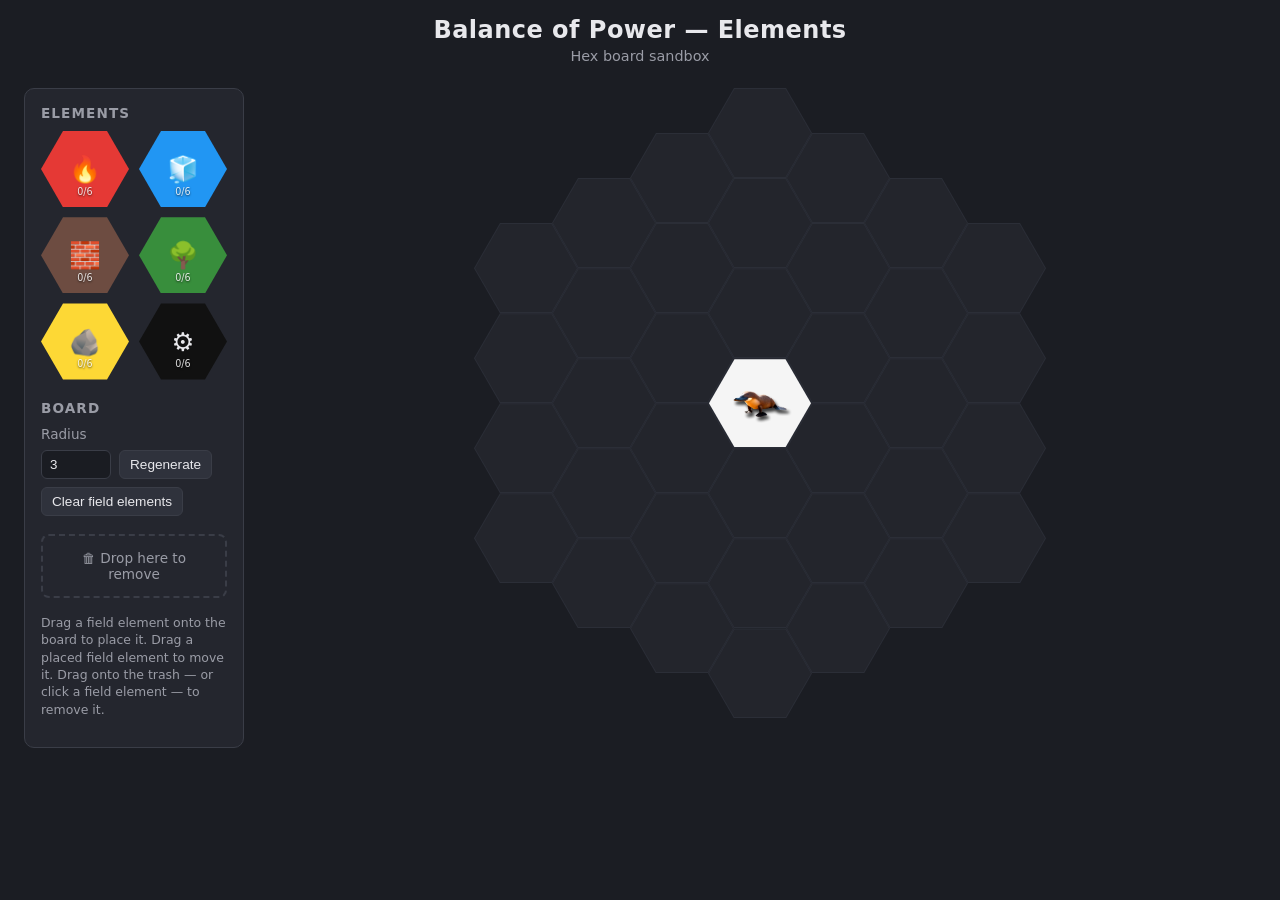
==== index.html @ 9459aae0 "Prevent field elements from being placed on the center hex" ====
<!DOCTYPE html>
<html lang="en">
<head>
<meta charset="UTF-8">
<meta name="viewport" content="width=device-width, initial-scale=1.0">
<title>Balance of Power - Elements | Sandbox</title>
<style>
:root {
  --bg: #1b1d23;
  --panel: #24262e;
  --border: #3a3d47;
  --text: #e8e8ec;
  --muted: #9a9ca6;
  --accent: #6ee7d4;

  --fire: #e53935;
  --ice: #2196f3;
  --earth: #6d4c41;
  --wood: #388e3c;
  --stone: #fdd835;
  --metal: #111111;
}

* { box-sizing: border-box; }

body {
  margin: 0;
  font-family: system-ui, -apple-system, "Segoe UI", sans-serif;
  background: var(--bg);
  color: var(--text);
}

header {
  padding: 16px 24px 8px;
  text-align: center;
}

header h1 {
  margin: 0;
  font-size: 1.5rem;
  letter-spacing: 0.02em;
}

.subtitle {
  margin: 4px 0 0;
  color: var(--muted);
  font-size: 0.9rem;
}

.app {
  display: flex;
  gap: 20px;
  padding: 16px 24px 32px;
  align-items: flex-start;
}

.palette {
  flex: 0 0 220px;
  background: var(--panel);
  border: 1px solid var(--border);
  border-radius: 10px;
  padding: 16px;
  position: sticky;
  top: 16px;
}

.palette h2 {
  font-size: 0.85rem;
  text-transform: uppercase;
  letter-spacing: 0.08em;
  color: var(--muted);
  margin: 0 0 10px;
}

.palette h2:not(:first-child) {
  margin-top: 20px;
}

.tokens {
  display: grid;
  grid-template-columns: 1fr 1fr;
  gap: 10px;
}

.token {
  position: relative;
  display: flex;
  align-items: center;
  justify-content: center;
  width: 100%;
  aspect-ratio: 2 / 1.7320508;
  clip-path: polygon(25% 0%, 75% 0%, 100% 50%, 75% 100%, 25% 100%, 0% 50%);
  cursor: grab;
  font-size: 1.6rem;
  user-select: none;
}

.token:active { cursor: grabbing; }

.token-count {
  position: absolute;
  bottom: 14%;
  left: 0;
  right: 0;
  text-align: center;
  font-size: 0.6rem;
  font-family: system-ui, sans-serif;
  color: rgba(255, 255, 255, 0.85);
  text-shadow: 0 1px 2px rgba(0, 0, 0, 0.6);
}

.token.token-full {
  opacity: 0.35;
  cursor: not-allowed;
  filter: grayscale(60%);
}

.token.fire { background: var(--fire); }
.token.ice { background: var(--ice); }
.token.earth { background: var(--earth); }
.token.wood { background: var(--wood); }
.token.stone { background: var(--stone); color: #2b2b2b; }
.token.metal { background: var(--metal); }

.controls {
  display: flex;
  flex-wrap: wrap;
  gap: 8px;
  align-items: center;
}

.controls label {
  font-size: 0.85rem;
  color: var(--muted);
  width: 100%;
}

.controls input[type="number"] {
  width: 70px;
  padding: 6px 8px;
  border-radius: 6px;
  border: 1px solid var(--border);
  background: #1a1c22;
  color: var(--text);
}

.controls button {
  padding: 6px 10px;
  border-radius: 6px;
  border: 1px solid var(--border);
  background: #2f323c;
  color: var(--text);
  cursor: pointer;
  font-size: 0.85rem;
}

.controls button:hover { background: #3a3d47; }

.trash {
  margin-top: 18px;
  padding: 14px;
  text-align: center;
  border: 2px dashed var(--border);
  border-radius: 8px;
  color: var(--muted);
  font-size: 0.85rem;
  transition: border-color 0.15s, color 0.15s;
}

.trash.drag-over {
  border-color: var(--fire);
  color: var(--fire);
}

.drag-tooltip {
  position: fixed;
  z-index: 1100;
  pointer-events: none;
  background: #3a1414;
  border: 1px solid #7a2e2e;
  color: #ffd7d7;
  font-size: 0.78rem;
  font-family: system-ui, -apple-system, "Segoe UI", sans-serif;
  padding: 5px 9px;
  border-radius: 6px;
  white-space: nowrap;
  box-shadow: 0 4px 10px rgba(0, 0, 0, 0.35);
  display: none;
}

.hint {
  margin-top: 16px;
  font-size: 0.78rem;
  color: var(--muted);
  line-height: 1.4;
}

.board-wrap {
  flex: 1;
  overflow: auto;
  display: flex;
  justify-content: center;
}

.board {
  position: relative;
}

.hex {
  position: absolute;
  display: flex;
  align-items: center;
  justify-content: center;
  background: #2b2e37;
  clip-path: polygon(25% 0%, 75% 0%, 100% 50%, 75% 100%, 25% 100%, 0% 50%);
  transition: background 0.1s;
}

.hex::after {
  content: "";
  position: absolute;
  inset: 1px;
  clip-path: polygon(25% 0%, 75% 0%, 100% 50%, 75% 100%, 25% 100%, 0% 50%);
  background: #23252c;
  z-index: 0;
}

.hex.drag-over::after {
  background: #33465e;
}

.hex.drag-invalid::after {
  background: #4a2323;
}

.hex.hex-center::after {
  background: #f5f5f5;
}

.hex.hex-center.drag-over::after {
  background: #d8ecff;
}

.hex .platypus-icon {
  position: relative;
  z-index: 1;
  width: 92%;
  height: auto;
  object-fit: contain;
  pointer-events: none;
}

.hex .token-in-hex {
  position: absolute;
  inset: 0;
  z-index: 1;
  clip-path: polygon(25% 0%, 75% 0%, 100% 50%, 75% 100%, 25% 100%, 0% 50%);
  display: flex;
  align-items: center;
  justify-content: center;
  font-size: 1.8rem;
  cursor: grab;
  user-select: none;
}

.hex .token-in-hex:active { cursor: grabbing; }

.hex .token-in-hex.fire { background: var(--fire); }
.hex .token-in-hex.ice { background: var(--ice); }
.hex .token-in-hex.earth { background: var(--earth); }
.hex .token-in-hex.wood { background: var(--wood); }
.hex .token-in-hex.stone { background: var(--stone); color: #2b2b2b; }
.hex .token-in-hex.metal { background: var(--metal); }
</style>
</head>
<body>
<header>
  <h1>Balance of Power — Elements</h1>
  <p class="subtitle">Hex board sandbox</p>
</header>

<div class="app">
  <aside class="palette">
    <h2>Elements</h2>
    <div class="tokens" id="tokenPalette"></div>

    <h2>Board</h2>
    <div class="controls">
      <label for="radiusInput">Radius</label>
      <input type="number" id="radiusInput" min="1" max="12" value="3">
      <button id="regenerateBtn">Regenerate</button>
      <button id="clearBtn">Clear field elements</button>
    </div>

    <div class="trash" id="trash">🗑 Drop here to remove</div>

    <p class="hint">Drag a field element onto the board to place it. Drag a placed field element to move it. Drag onto the trash — or click a field element — to remove it.</p>
  </aside>

  <main class="board-wrap">
    <div class="board" id="board"></div>
  </main>
</div>

<div class="drag-tooltip" id="dragTooltip"></div>

<script>
const ELEMENTS = [
  { key: "fire", label: "Fire", icon: "🔥" },
  { key: "ice", label: "Ice", icon: "🧊" },
  { key: "earth", label: "Earth", icon: "🧱" },
  { key: "wood", label: "Wood", icon: "🌳" },
  { key: "stone", label: "Stone", icon: "🪨" },
  { key: "metal", label: "Metal", icon: "⚙️" },
];

const HEX_SIZE = 52; // circumradius in px, flat-top hexes

// A photo of the wise platypus, watching over the center hex.
const PLATYPUS_IMG_SRC = "[data-uri]";
const PLATYPUS_HTML = `<img class="platypus-icon" src="${PLATYPUS_IMG_SRC}" alt="Wise platypus" />`;

const boardEl = document.getElementById("board");
const paletteEl = document.getElementById("tokenPalette");
const radiusInput = document.getElementById("radiusInput");
const regenerateBtn = document.getElementById("regenerateBtn");
const clearBtn = document.getElementById("clearBtn");
const trashEl = document.getElementById("trash");
const dragTooltipEl = document.getElementById("dragTooltip");

let boardRadius = parseInt(radiusInput.value, 10);
// state[q,r] -> elementKey
let state = new Map();

const MAX_PER_ELEMENT = 6;

function hexKey(q, r) {
  return `${q},${r}`;
}

function countOnBoard(elKey) {
  let n = 0;
  for (const v of state.values()) if (v === elKey) n++;
  return n;
}

// Axial hex distance from the center (0,0).
function hexDistance(q, r) {
  return (Math.abs(q) + Math.abs(r) + Math.abs(q + r)) / 2;
}

const NEIGHBOR_DIRS = [
  [1, 0], [1, -1], [0, -1], [-1, 0], [-1, 1], [0, 1],
];

function neighborCoords(q, r) {
  return NEIGHBOR_DIRS.map(([dq, dr]) => [q + dq, r + dr]);
}

// A hex may only receive a field element if it neighbors the center hex or
// an already-placed field element — the board grows outward from the center.
function hasPlacementSupport(q, r, excludeKey) {
  for (const [nq, nr] of neighborCoords(q, r)) {
    if (nq === 0 && nr === 0) return true;
    const nKey = hexKey(nq, nr);
    if (nKey === excludeKey) continue;
    if (state.has(nKey)) return true;
  }
  return false;
}

// Ring 1 (the 6 hexes touching the center) may hold at most one of each
// element, even if the matching hex isn't directly adjacent. Rings 2+ only
// forbid the same element from sitting on two neighboring hexes.
// Returns null when the placement is allowed, or a human-readable reason
// string when it's blocked.
function getPlacementBlockReason(q, r, elKey, excludeKey) {
  const el = ELEMENTS.find((e) => e.key === elKey);
  const label = el ? el.label : elKey;

  if (q === 0 && r === 0) {
    return "Field elements can't be placed on the center hex";
  }

  if (!hasPlacementSupport(q, r, excludeKey)) {
    return "Field elements must be placed next to the center hex or another field element";
  }

  if (hexDistance(q, r) === 1) {
    for (const [key, v] of state.entries()) {
      if (key === excludeKey) continue;
      const [kq, kr] = key.split(",").map(Number);
      if (hexDistance(kq, kr) === 1 && v === elKey) {
        return `Ring 1 already has a ${label} field element`;
      }
    }
  }

  for (const [nq, nr] of neighborCoords(q, r)) {
    const nKey = hexKey(nq, nr);
    if (nKey === excludeKey) continue;
    if (state.get(nKey) === elKey) {
      return `${label} can't neighbor another ${label} field element`;
    }
  }

  return null;
}

function canPlaceAt(q, r, elKey, excludeKey) {
  return getPlacementBlockReason(q, r, elKey, excludeKey) === null;
}

function updatePaletteAvailability() {
  ELEMENTS.forEach((el) => {
    const div = paletteEl.querySelector(`.token[data-key="${el.key}"]`);
    if (!div) return;
    const count = countOnBoard(el.key);
    const full = count >= MAX_PER_ELEMENT;
    div.classList.toggle("token-full", full);
    div.querySelector(".token-count").textContent = `${count}/${MAX_PER_ELEMENT}`;
  });
}

function buildPalette() {
  paletteEl.innerHTML = "";
  ELEMENTS.forEach((el) => {
    const div = document.createElement("div");
    div.className = `token ${el.key}`;
    div.dataset.key = el.key;
    div.title = el.label;
    div.textContent = el.icon;

    const count = document.createElement("span");
    count.className = "token-count";
    div.appendChild(count);

    div.addEventListener("pointerdown", (e) => {
      if (div.classList.contains("token-full")) return;
      startDrag(e, { source: "palette", elKey: el.key }, div);
    });
    paletteEl.appendChild(div);
  });
  updatePaletteAvailability();
}

function axialToPixel(q, r) {
  const x = HEX_SIZE * 1.5 * q;
  const y = HEX_SIZE * Math.sqrt(3) * (r + q / 2);
  return { x, y };
}

function buildBoard() {
  boardEl.innerHTML = "";
  state.clear();

  const coords = [];
  for (let q = -boardRadius; q <= boardRadius; q++) {
    const r1 = Math.max(-boardRadius, -q - boardRadius);
    const r2 = Math.min(boardRadius, -q + boardRadius);
    for (let r = r1; r <= r2; r++) {
      coords.push([q, r]);
    }
  }

  const points = coords.map(([q, r]) => axialToPixel(q, r));
  const minX = Math.min(...points.map((p) => p.x)) - HEX_SIZE;
  const minY = Math.min(...points.map((p) => p.y)) - HEX_SIZE * Math.sqrt(3) / 2;
  const maxX = Math.max(...points.map((p) => p.x)) + HEX_SIZE;
  const maxY = Math.max(...points.map((p) => p.y)) + HEX_SIZE * Math.sqrt(3) / 2;

  boardEl.style.width = `${maxX - minX}px`;
  boardEl.style.height = `${maxY - minY}px`;

  const hexW = HEX_SIZE * 2;
  const hexH = HEX_SIZE * Math.sqrt(3);

  coords.forEach(([q, r]) => {
    const { x, y } = axialToPixel(q, r);
    const hex = document.createElement("div");
    hex.className = q === 0 && r === 0 ? "hex hex-center" : "hex";
    hex.dataset.q = q;
    hex.dataset.r = r;
    hex.style.width = `${hexW}px`;
    hex.style.height = `${hexH}px`;
    hex.style.left = `${x - minX - hexW / 2}px`;
    hex.style.top = `${y - minY - hexH / 2}px`;

    if (q === 0 && r === 0) hex.insertAdjacentHTML("beforeend", PLATYPUS_HTML);

    boardEl.appendChild(hex);
  });
}

function placeToken(q, r, elKey) {
  state.set(hexKey(q, r), elKey);
  renderHex(q, r);
  updatePaletteAvailability();
}

function removeToken(q, r) {
  state.delete(hexKey(q, r));
  renderHex(q, r);
  updatePaletteAvailability();
}

function renderHex(q, r) {
  const hex = boardEl.querySelector(`.hex[data-q="${q}"][data-r="${r}"]`);
  if (!hex) return;
  const existing = hex.querySelector(".token-in-hex");
  if (existing) existing.remove();

  const elKey = state.get(hexKey(q, r));
  if (!elKey) return;

  const el = ELEMENTS.find((e) => e.key === elKey);
  const tokenEl = document.createElement("div");
  tokenEl.className = `token-in-hex ${elKey}`;
  tokenEl.textContent = el.icon;
  tokenEl.title = el.label;

  tokenEl.addEventListener("pointerdown", (e) =>
    startDrag(e, { source: "hex", elKey, fromQ: q, fromR: r }, tokenEl)
  );

  hex.appendChild(tokenEl);
}

// --- Pointer-based drag & drop (works with mouse, touch, and pen) ---

const CLICK_THRESHOLD = 6; // px of movement below which a pointerdown+up counts as a click, not a drag

function startDrag(e, payload, sourceEl) {
  if (e.button !== undefined && e.button !== 0) return;
  e.preventDefault();

  const startX = e.clientX;
  const startY = e.clientY;
  let moved = false;
  let ghost = null;

  function onMove(ev) {
    const dx = ev.clientX - startX;
    const dy = ev.clientY - startY;
    if (!moved && Math.hypot(dx, dy) > CLICK_THRESHOLD) {
      moved = true;
      ghost = sourceEl.cloneNode(true);
      ghost.classList.add("drag-ghost");
      ghost.style.position = "fixed";
      ghost.style.pointerEvents = "none";
      ghost.style.zIndex = "1000";
      ghost.style.opacity = "0.85";
      const rect = sourceEl.getBoundingClientRect();
      ghost.style.width = `${rect.width}px`;
      ghost.style.height = `${rect.height}px`;
      document.body.appendChild(ghost);
      sourceEl.style.visibility = "hidden";
      positionGhost(ev);
      document.querySelectorAll(".hex").forEach((h) => {
        if (!h.querySelector(".token-in-hex")) h.classList.add("droppable");
      });
    } else if (moved) {
      positionGhost(ev);
      updateHoverTargets(ev);
    }
  }

  function positionGhost(ev) {
    const rect = sourceEl.getBoundingClientRect();
    ghost.style.left = `${ev.clientX - rect.width / 2}px`;
    ghost.style.top = `${ev.clientY - rect.height / 2}px`;
  }

  function updateHoverTargets(ev) {
    ghost.style.display = "none";
    const target = document.elementFromPoint(ev.clientX, ev.clientY);
    ghost.style.display = "";
    document.querySelectorAll(".hex.drag-over, .hex.drag-invalid").forEach((h) =>
      h.classList.remove("drag-over", "drag-invalid")
    );
    trashEl.classList.remove("drag-over");
    dragTooltipEl.style.display = "none";
    if (!target) return;
    const hex = target.closest(".hex");
    if (hex && !hex.querySelector(".token-in-hex")) {
      const tq = Number(hex.dataset.q);
      const tr = Number(hex.dataset.r);
      const excludeKey = payload.source === "hex" ? hexKey(payload.fromQ, payload.fromR) : null;
      const reason = getPlacementBlockReason(tq, tr, payload.elKey, excludeKey);
      hex.classList.add(reason ? "drag-invalid" : "drag-over");
      if (reason) {
        dragTooltipEl.textContent = reason;
        dragTooltipEl.style.display = "block";
        dragTooltipEl.style.left = `${ev.clientX + 14}px`;
        dragTooltipEl.style.top = `${ev.clientY + 18}px`;
      }
    }
    if (target.closest("#trash")) trashEl.classList.add("drag-over");
  }

  function endDrag(ev) {
    document.removeEventListener("pointermove", onMove);
    document.removeEventListener("pointerup", onUp);

    document.querySelectorAll(".hex.droppable").forEach((h) => h.classList.remove("droppable"));
    document.querySelectorAll(".hex.drag-over, .hex.drag-invalid").forEach((h) =>
      h.classList.remove("drag-over", "drag-invalid")
    );
    trashEl.classList.remove("drag-over");
    dragTooltipEl.style.display = "none";

    if (ghost) ghost.remove();
    sourceEl.style.visibility = "";

    if (!moved) {
      if (payload.source === "hex") removeToken(payload.fromQ, payload.fromR);
      return;
    }

    ghost.style.display = "none";
    const target = document.elementFromPoint(ev.clientX, ev.clientY);
    if (!target) return;

    if (target.closest("#trash")) {
      if (payload.source === "hex") removeToken(payload.fromQ, payload.fromR);
      return;
    }

    const hexTarget = target.closest(".hex");
    if (!hexTarget) return;
    const tq = Number(hexTarget.dataset.q);
    const tr = Number(hexTarget.dataset.r);
    if (state.has(hexKey(tq, tr))) return; // occupied

    if (payload.source === "palette") {
      if (countOnBoard(payload.elKey) >= MAX_PER_ELEMENT) return;
      if (!canPlaceAt(tq, tr, payload.elKey, null)) return;
      placeToken(tq, tr, payload.elKey);
    } else {
      const fromKey = hexKey(payload.fromQ, payload.fromR);
      if (!canPlaceAt(tq, tr, payload.elKey, fromKey)) return;
      removeToken(payload.fromQ, payload.fromR);
      placeToken(tq, tr, payload.elKey);
    }
  }

  function onUp(ev) {
    endDrag(ev);
  }

  document.addEventListener("pointermove", onMove);
  document.addEventListener("pointerup", onUp);
}

regenerateBtn.addEventListener("click", () => {
  const val = parseInt(radiusInput.value, 10);
  boardRadius = Number.isFinite(val) && val > 0 ? val : 6;
  radiusInput.value = boardRadius;
  buildBoard();
});

clearBtn.addEventListener("click", () => {
  const keys = Array.from(state.keys());
  keys.forEach((key) => {
    const [q, r] = key.split(",").map(Number);
    removeToken(q, r);
  });
});

buildPalette();
buildBoard();
</script>
</body>
</html>
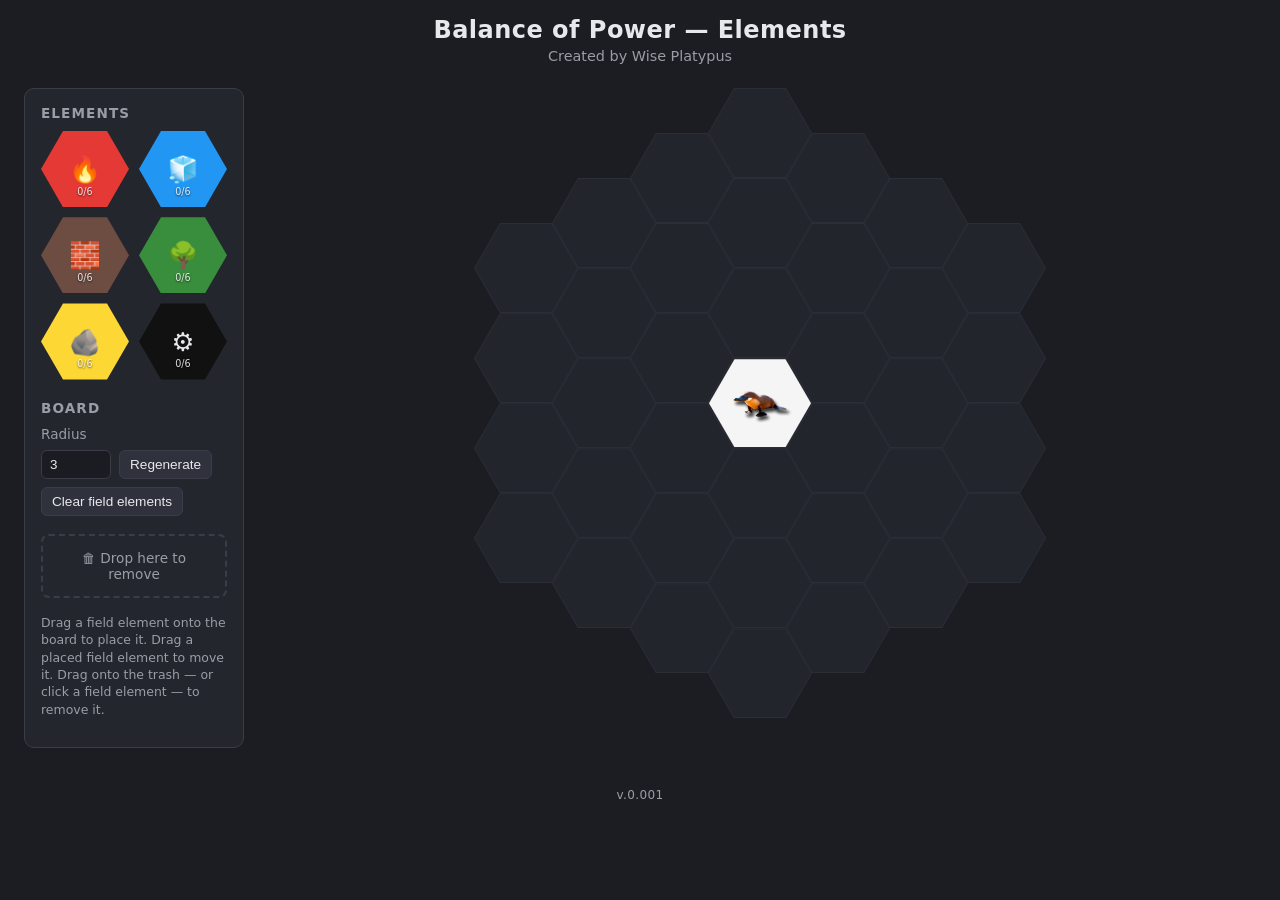
==== commit 62d428b4: "Update subtitle to 'Created by Wise Platypus' and add manual version footer (v.0.001)" ====
--- a/index.html
+++ b/index.html
@@ -47,6 +47,14 @@
   font-size: 0.9rem;
 }
 
+.version {
+  text-align: center;
+  padding: 8px 0 20px;
+  color: var(--muted);
+  font-size: 0.75rem;
+  letter-spacing: 0.03em;
+}
+
 .app {
   display: flex;
   gap: 20px;
@@ -276,7 +284,7 @@
 <body>
 <header>
   <h1>Balance of Power — Elements</h1>
-  <p class="subtitle">Hex board sandbox</p>
+  <p class="subtitle">Created by Wise Platypus</p>
 </header>
 
 <div class="app">
@@ -303,6 +311,8 @@
 </div>
 
 <div class="drag-tooltip" id="dragTooltip"></div>
+
+<footer class="version">v.0.001</footer>
 
 <script>
 const ELEMENTS = [
@@ -357,16 +367,24 @@
   return NEIGHBOR_DIRS.map(([dq, dr]) => [q + dq, r + dr]);
 }
 
-// A hex may only receive a field element if it neighbors the center hex or
-// an already-placed field element — the board grows outward from the center.
-function hasPlacementSupport(q, r, excludeKey) {
+// The 6 hexes directly touching the center.
+const RING1_COORDS = neighborCoords(0, 0);
+
+function isRing1Full(excludeKey) {
+  return RING1_COORDS.every(([q, r]) => {
+    const key = hexKey(q, r);
+    return key !== excludeKey && state.has(key);
+  });
+}
+
+function neighborSupportCount(q, r, excludeKey) {
+  let n = 0;
   for (const [nq, nr] of neighborCoords(q, r)) {
-    if (nq === 0 && nr === 0) return true;
     const nKey = hexKey(nq, nr);
     if (nKey === excludeKey) continue;
-    if (state.has(nKey)) return true;
-  }
-  return false;
+    if (state.has(nKey)) n++;
+  }
+  return n;
 }
 
 // Ring 1 (the 6 hexes touching the center) may hold at most one of each
@@ -377,16 +395,22 @@
 function getPlacementBlockReason(q, r, elKey, excludeKey) {
   const el = ELEMENTS.find((e) => e.key === elKey);
   const label = el ? el.label : elKey;
+  const dist = hexDistance(q, r);
 
   if (q === 0 && r === 0) {
     return "Field elements can't be placed on the center hex";
   }
 
-  if (!hasPlacementSupport(q, r, excludeKey)) {
-    return "Field elements must be placed next to the center hex or another field element";
-  }
-
-  if (hexDistance(q, r) === 1) {
+  if (dist > 1) {
+    if (!isRing1Full(excludeKey)) {
+      return "Ring 1 must be completely filled (one of each element) before placing further out";
+    }
+    if (neighborSupportCount(q, r, excludeKey) < 2) {
+      return "Field elements beyond ring 1 must neighbor at least 2 other field elements";
+    }
+  }
+
+  if (dist === 1) {
     for (const [key, v] of state.entries()) {
       if (key === excludeKey) continue;
       const [kq, kr] = key.split(",").map(Number);
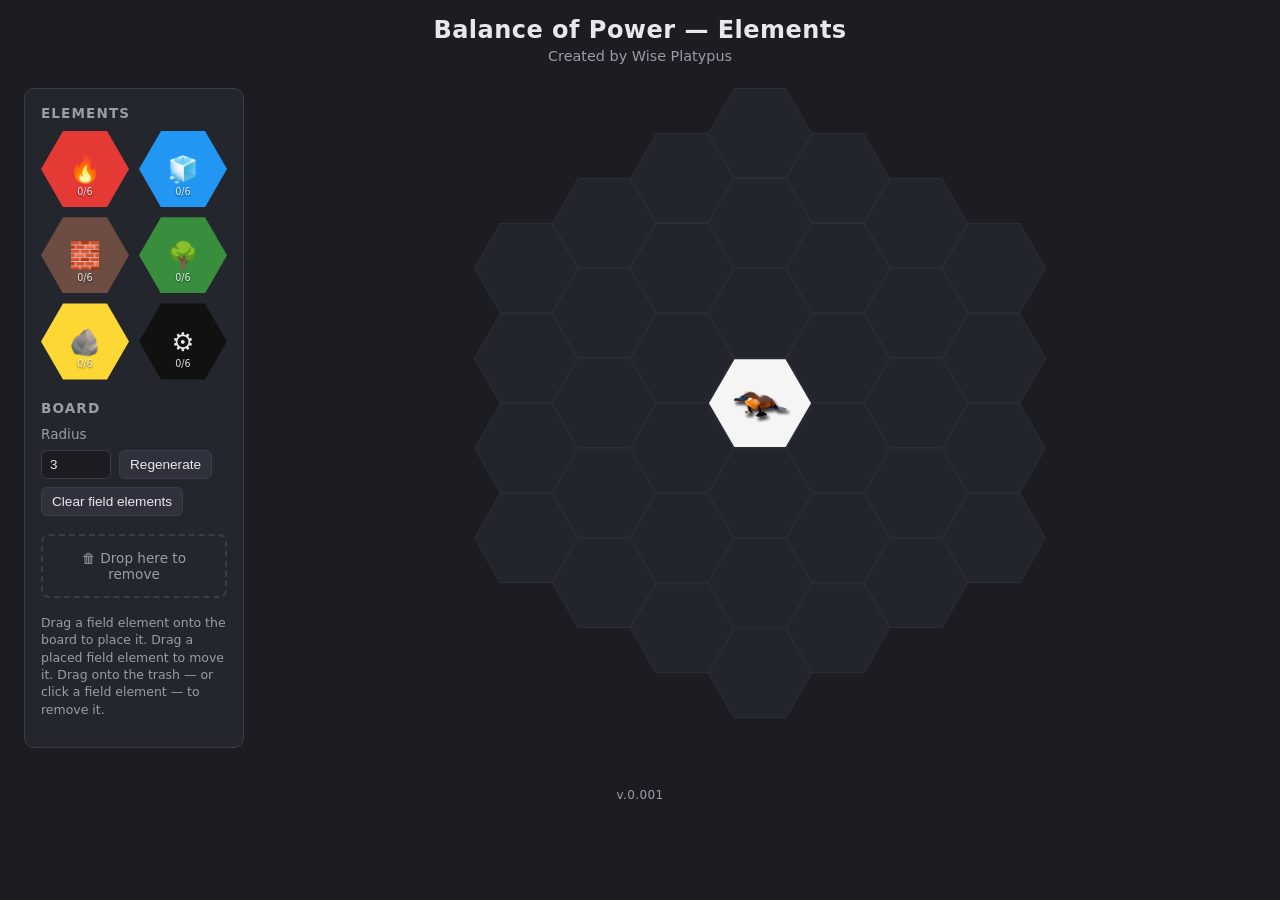
==== commit c3ff0629: "Split single-file app into index.html, css/style.css, js/board.js, and images/platypus.png" ====
--- a/index.html
+++ b/index.html
@@ -4,282 +4,7 @@
 <meta charset="UTF-8">
 <meta name="viewport" content="width=device-width, initial-scale=1.0">
 <title>Balance of Power - Elements | Sandbox</title>
-<style>
-:root {
-  --bg: #1b1d23;
-  --panel: #24262e;
-  --border: #3a3d47;
-  --text: #e8e8ec;
-  --muted: #9a9ca6;
-  --accent: #6ee7d4;
-
-  --fire: #e53935;
-  --ice: #2196f3;
-  --earth: #6d4c41;
-  --wood: #388e3c;
-  --stone: #fdd835;
-  --metal: #111111;
-}
-
-* { box-sizing: border-box; }
-
-body {
-  margin: 0;
-  font-family: system-ui, -apple-system, "Segoe UI", sans-serif;
-  background: var(--bg);
-  color: var(--text);
-}
-
-header {
-  padding: 16px 24px 8px;
-  text-align: center;
-}
-
-header h1 {
-  margin: 0;
-  font-size: 1.5rem;
-  letter-spacing: 0.02em;
-}
-
-.subtitle {
-  margin: 4px 0 0;
-  color: var(--muted);
-  font-size: 0.9rem;
-}
-
-.version {
-  text-align: center;
-  padding: 8px 0 20px;
-  color: var(--muted);
-  font-size: 0.75rem;
-  letter-spacing: 0.03em;
-}
-
-.app {
-  display: flex;
-  gap: 20px;
-  padding: 16px 24px 32px;
-  align-items: flex-start;
-}
-
-.palette {
-  flex: 0 0 220px;
-  background: var(--panel);
-  border: 1px solid var(--border);
-  border-radius: 10px;
-  padding: 16px;
-  position: sticky;
-  top: 16px;
-}
-
-.palette h2 {
-  font-size: 0.85rem;
-  text-transform: uppercase;
-  letter-spacing: 0.08em;
-  color: var(--muted);
-  margin: 0 0 10px;
-}
-
-.palette h2:not(:first-child) {
-  margin-top: 20px;
-}
-
-.tokens {
-  display: grid;
-  grid-template-columns: 1fr 1fr;
-  gap: 10px;
-}
-
-.token {
-  position: relative;
-  display: flex;
-  align-items: center;
-  justify-content: center;
-  width: 100%;
-  aspect-ratio: 2 / 1.7320508;
-  clip-path: polygon(25% 0%, 75% 0%, 100% 50%, 75% 100%, 25% 100%, 0% 50%);
-  cursor: grab;
-  font-size: 1.6rem;
-  user-select: none;
-}
-
-.token:active { cursor: grabbing; }
-
-.token-count {
-  position: absolute;
-  bottom: 14%;
-  left: 0;
-  right: 0;
-  text-align: center;
-  font-size: 0.6rem;
-  font-family: system-ui, sans-serif;
-  color: rgba(255, 255, 255, 0.85);
-  text-shadow: 0 1px 2px rgba(0, 0, 0, 0.6);
-}
-
-.token.token-full {
-  opacity: 0.35;
-  cursor: not-allowed;
-  filter: grayscale(60%);
-}
-
-.token.fire { background: var(--fire); }
-.token.ice { background: var(--ice); }
-.token.earth { background: var(--earth); }
-.token.wood { background: var(--wood); }
-.token.stone { background: var(--stone); color: #2b2b2b; }
-.token.metal { background: var(--metal); }
-
-.controls {
-  display: flex;
-  flex-wrap: wrap;
-  gap: 8px;
-  align-items: center;
-}
-
-.controls label {
-  font-size: 0.85rem;
-  color: var(--muted);
-  width: 100%;
-}
-
-.controls input[type="number"] {
-  width: 70px;
-  padding: 6px 8px;
-  border-radius: 6px;
-  border: 1px solid var(--border);
-  background: #1a1c22;
-  color: var(--text);
-}
-
-.controls button {
-  padding: 6px 10px;
-  border-radius: 6px;
-  border: 1px solid var(--border);
-  background: #2f323c;
-  color: var(--text);
-  cursor: pointer;
-  font-size: 0.85rem;
-}
-
-.controls button:hover { background: #3a3d47; }
-
-.trash {
-  margin-top: 18px;
-  padding: 14px;
-  text-align: center;
-  border: 2px dashed var(--border);
-  border-radius: 8px;
-  color: var(--muted);
-  font-size: 0.85rem;
-  transition: border-color 0.15s, color 0.15s;
-}
-
-.trash.drag-over {
-  border-color: var(--fire);
-  color: var(--fire);
-}
-
-.drag-tooltip {
-  position: fixed;
-  z-index: 1100;
-  pointer-events: none;
-  background: #3a1414;
-  border: 1px solid #7a2e2e;
-  color: #ffd7d7;
-  font-size: 0.78rem;
-  font-family: system-ui, -apple-system, "Segoe UI", sans-serif;
-  padding: 5px 9px;
-  border-radius: 6px;
-  white-space: nowrap;
-  box-shadow: 0 4px 10px rgba(0, 0, 0, 0.35);
-  display: none;
-}
-
-.hint {
-  margin-top: 16px;
-  font-size: 0.78rem;
-  color: var(--muted);
-  line-height: 1.4;
-}
-
-.board-wrap {
-  flex: 1;
-  overflow: auto;
-  display: flex;
-  justify-content: center;
-}
-
-.board {
-  position: relative;
-}
-
-.hex {
-  position: absolute;
-  display: flex;
-  align-items: center;
-  justify-content: center;
-  background: #2b2e37;
-  clip-path: polygon(25% 0%, 75% 0%, 100% 50%, 75% 100%, 25% 100%, 0% 50%);
-  transition: background 0.1s;
-}
-
-.hex::after {
-  content: "";
-  position: absolute;
-  inset: 1px;
-  clip-path: polygon(25% 0%, 75% 0%, 100% 50%, 75% 100%, 25% 100%, 0% 50%);
-  background: #23252c;
-  z-index: 0;
-}
-
-.hex.drag-over::after {
-  background: #33465e;
-}
-
-.hex.drag-invalid::after {
-  background: #4a2323;
-}
-
-.hex.hex-center::after {
-  background: #f5f5f5;
-}
-
-.hex.hex-center.drag-over::after {
-  background: #d8ecff;
-}
-
-.hex .platypus-icon {
-  position: relative;
-  z-index: 1;
-  width: 92%;
-  height: auto;
-  object-fit: contain;
-  pointer-events: none;
-}
-
-.hex .token-in-hex {
-  position: absolute;
-  inset: 0;
-  z-index: 1;
-  clip-path: polygon(25% 0%, 75% 0%, 100% 50%, 75% 100%, 25% 100%, 0% 50%);
-  display: flex;
-  align-items: center;
-  justify-content: center;
-  font-size: 1.8rem;
-  cursor: grab;
-  user-select: none;
-}
-
-.hex .token-in-hex:active { cursor: grabbing; }
-
-.hex .token-in-hex.fire { background: var(--fire); }
-.hex .token-in-hex.ice { background: var(--ice); }
-.hex .token-in-hex.earth { background: var(--earth); }
-.hex .token-in-hex.wood { background: var(--wood); }
-.hex .token-in-hex.stone { background: var(--stone); color: #2b2b2b; }
-.hex .token-in-hex.metal { background: var(--metal); }
-</style>
+<link rel="stylesheet" href="css/style.css">
 </head>
 <body>
 <header>
@@ -314,385 +39,6 @@
 
 <footer class="version">v.0.001</footer>
 
-<script>
-const ELEMENTS = [
-  { key: "fire", label: "Fire", icon: "🔥" },
-  { key: "ice", label: "Ice", icon: "🧊" },
-  { key: "earth", label: "Earth", icon: "🧱" },
-  { key: "wood", label: "Wood", icon: "🌳" },
-  { key: "stone", label: "Stone", icon: "🪨" },
-  { key: "metal", label: "Metal", icon: "⚙️" },
-];
-
-const HEX_SIZE = 52; // circumradius in px, flat-top hexes
-
-// A photo of the wise platypus, watching over the center hex.
-const PLATYPUS_IMG_SRC = "[data-uri]";
-const PLATYPUS_HTML = `<img class="platypus-icon" src="${PLATYPUS_IMG_SRC}" alt="Wise platypus" />`;
-
-const boardEl = document.getElementById("board");
-const paletteEl = document.getElementById("tokenPalette");
-const radiusInput = document.getElementById("radiusInput");
-const regenerateBtn = document.getElementById("regenerateBtn");
-const clearBtn = document.getElementById("clearBtn");
-const trashEl = document.getElementById("trash");
-const dragTooltipEl = document.getElementById("dragTooltip");
-
-let boardRadius = parseInt(radiusInput.value, 10);
-// state[q,r] -> elementKey
-let state = new Map();
-
-const MAX_PER_ELEMENT = 6;
-
-function hexKey(q, r) {
-  return `${q},${r}`;
-}
-
-function countOnBoard(elKey) {
-  let n = 0;
-  for (const v of state.values()) if (v === elKey) n++;
-  return n;
-}
-
-// Axial hex distance from the center (0,0).
-function hexDistance(q, r) {
-  return (Math.abs(q) + Math.abs(r) + Math.abs(q + r)) / 2;
-}
-
-const NEIGHBOR_DIRS = [
-  [1, 0], [1, -1], [0, -1], [-1, 0], [-1, 1], [0, 1],
-];
-
-function neighborCoords(q, r) {
-  return NEIGHBOR_DIRS.map(([dq, dr]) => [q + dq, r + dr]);
-}
-
-// The 6 hexes directly touching the center.
-const RING1_COORDS = neighborCoords(0, 0);
-
-function isRing1Full(excludeKey) {
-  return RING1_COORDS.every(([q, r]) => {
-    const key = hexKey(q, r);
-    return key !== excludeKey && state.has(key);
-  });
-}
-
-function neighborSupportCount(q, r, excludeKey) {
-  let n = 0;
-  for (const [nq, nr] of neighborCoords(q, r)) {
-    const nKey = hexKey(nq, nr);
-    if (nKey === excludeKey) continue;
-    if (state.has(nKey)) n++;
-  }
-  return n;
-}
-
-// Ring 1 (the 6 hexes touching the center) may hold at most one of each
-// element, even if the matching hex isn't directly adjacent. Rings 2+ only
-// forbid the same element from sitting on two neighboring hexes.
-// Returns null when the placement is allowed, or a human-readable reason
-// string when it's blocked.
-function getPlacementBlockReason(q, r, elKey, excludeKey) {
-  const el = ELEMENTS.find((e) => e.key === elKey);
-  const label = el ? el.label : elKey;
-  const dist = hexDistance(q, r);
-
-  if (q === 0 && r === 0) {
-    return "Field elements can't be placed on the center hex";
-  }
-
-  if (dist > 1) {
-    if (!isRing1Full(excludeKey)) {
-      return "Ring 1 must be completely filled (one of each element) before placing further out";
-    }
-    if (neighborSupportCount(q, r, excludeKey) < 2) {
-      return "Field elements beyond ring 1 must neighbor at least 2 other field elements";
-    }
-  }
-
-  if (dist === 1) {
-    for (const [key, v] of state.entries()) {
-      if (key === excludeKey) continue;
-      const [kq, kr] = key.split(",").map(Number);
-      if (hexDistance(kq, kr) === 1 && v === elKey) {
-        return `Ring 1 already has a ${label} field element`;
-      }
-    }
-  }
-
-  for (const [nq, nr] of neighborCoords(q, r)) {
-    const nKey = hexKey(nq, nr);
-    if (nKey === excludeKey) continue;
-    if (state.get(nKey) === elKey) {
-      return `${label} can't neighbor another ${label} field element`;
-    }
-  }
-
-  return null;
-}
-
-function canPlaceAt(q, r, elKey, excludeKey) {
-  return getPlacementBlockReason(q, r, elKey, excludeKey) === null;
-}
-
-function updatePaletteAvailability() {
-  ELEMENTS.forEach((el) => {
-    const div = paletteEl.querySelector(`.token[data-key="${el.key}"]`);
-    if (!div) return;
-    const count = countOnBoard(el.key);
-    const full = count >= MAX_PER_ELEMENT;
-    div.classList.toggle("token-full", full);
-    div.querySelector(".token-count").textContent = `${count}/${MAX_PER_ELEMENT}`;
-  });
-}
-
-function buildPalette() {
-  paletteEl.innerHTML = "";
-  ELEMENTS.forEach((el) => {
-    const div = document.createElement("div");
-    div.className = `token ${el.key}`;
-    div.dataset.key = el.key;
-    div.title = el.label;
-    div.textContent = el.icon;
-
-    const count = document.createElement("span");
-    count.className = "token-count";
-    div.appendChild(count);
-
-    div.addEventListener("pointerdown", (e) => {
-      if (div.classList.contains("token-full")) return;
-      startDrag(e, { source: "palette", elKey: el.key }, div);
-    });
-    paletteEl.appendChild(div);
-  });
-  updatePaletteAvailability();
-}
-
-function axialToPixel(q, r) {
-  const x = HEX_SIZE * 1.5 * q;
-  const y = HEX_SIZE * Math.sqrt(3) * (r + q / 2);
-  return { x, y };
-}
-
-function buildBoard() {
-  boardEl.innerHTML = "";
-  state.clear();
-
-  const coords = [];
-  for (let q = -boardRadius; q <= boardRadius; q++) {
-    const r1 = Math.max(-boardRadius, -q - boardRadius);
-    const r2 = Math.min(boardRadius, -q + boardRadius);
-    for (let r = r1; r <= r2; r++) {
-      coords.push([q, r]);
-    }
-  }
-
-  const points = coords.map(([q, r]) => axialToPixel(q, r));
-  const minX = Math.min(...points.map((p) => p.x)) - HEX_SIZE;
-  const minY = Math.min(...points.map((p) => p.y)) - HEX_SIZE * Math.sqrt(3) / 2;
-  const maxX = Math.max(...points.map((p) => p.x)) + HEX_SIZE;
-  const maxY = Math.max(...points.map((p) => p.y)) + HEX_SIZE * Math.sqrt(3) / 2;
-
-  boardEl.style.width = `${maxX - minX}px`;
-  boardEl.style.height = `${maxY - minY}px`;
-
-  const hexW = HEX_SIZE * 2;
-  const hexH = HEX_SIZE * Math.sqrt(3);
-
-  coords.forEach(([q, r]) => {
-    const { x, y } = axialToPixel(q, r);
-    const hex = document.createElement("div");
-    hex.className = q === 0 && r === 0 ? "hex hex-center" : "hex";
-    hex.dataset.q = q;
-    hex.dataset.r = r;
-    hex.style.width = `${hexW}px`;
-    hex.style.height = `${hexH}px`;
-    hex.style.left = `${x - minX - hexW / 2}px`;
-    hex.style.top = `${y - minY - hexH / 2}px`;
-
-    if (q === 0 && r === 0) hex.insertAdjacentHTML("beforeend", PLATYPUS_HTML);
-
-    boardEl.appendChild(hex);
-  });
-}
-
-function placeToken(q, r, elKey) {
-  state.set(hexKey(q, r), elKey);
-  renderHex(q, r);
-  updatePaletteAvailability();
-}
-
-function removeToken(q, r) {
-  state.delete(hexKey(q, r));
-  renderHex(q, r);
-  updatePaletteAvailability();
-}
-
-function renderHex(q, r) {
-  const hex = boardEl.querySelector(`.hex[data-q="${q}"][data-r="${r}"]`);
-  if (!hex) return;
-  const existing = hex.querySelector(".token-in-hex");
-  if (existing) existing.remove();
-
-  const elKey = state.get(hexKey(q, r));
-  if (!elKey) return;
-
-  const el = ELEMENTS.find((e) => e.key === elKey);
-  const tokenEl = document.createElement("div");
-  tokenEl.className = `token-in-hex ${elKey}`;
-  tokenEl.textContent = el.icon;
-  tokenEl.title = el.label;
-
-  tokenEl.addEventListener("pointerdown", (e) =>
-    startDrag(e, { source: "hex", elKey, fromQ: q, fromR: r }, tokenEl)
-  );
-
-  hex.appendChild(tokenEl);
-}
-
-// --- Pointer-based drag & drop (works with mouse, touch, and pen) ---
-
-const CLICK_THRESHOLD = 6; // px of movement below which a pointerdo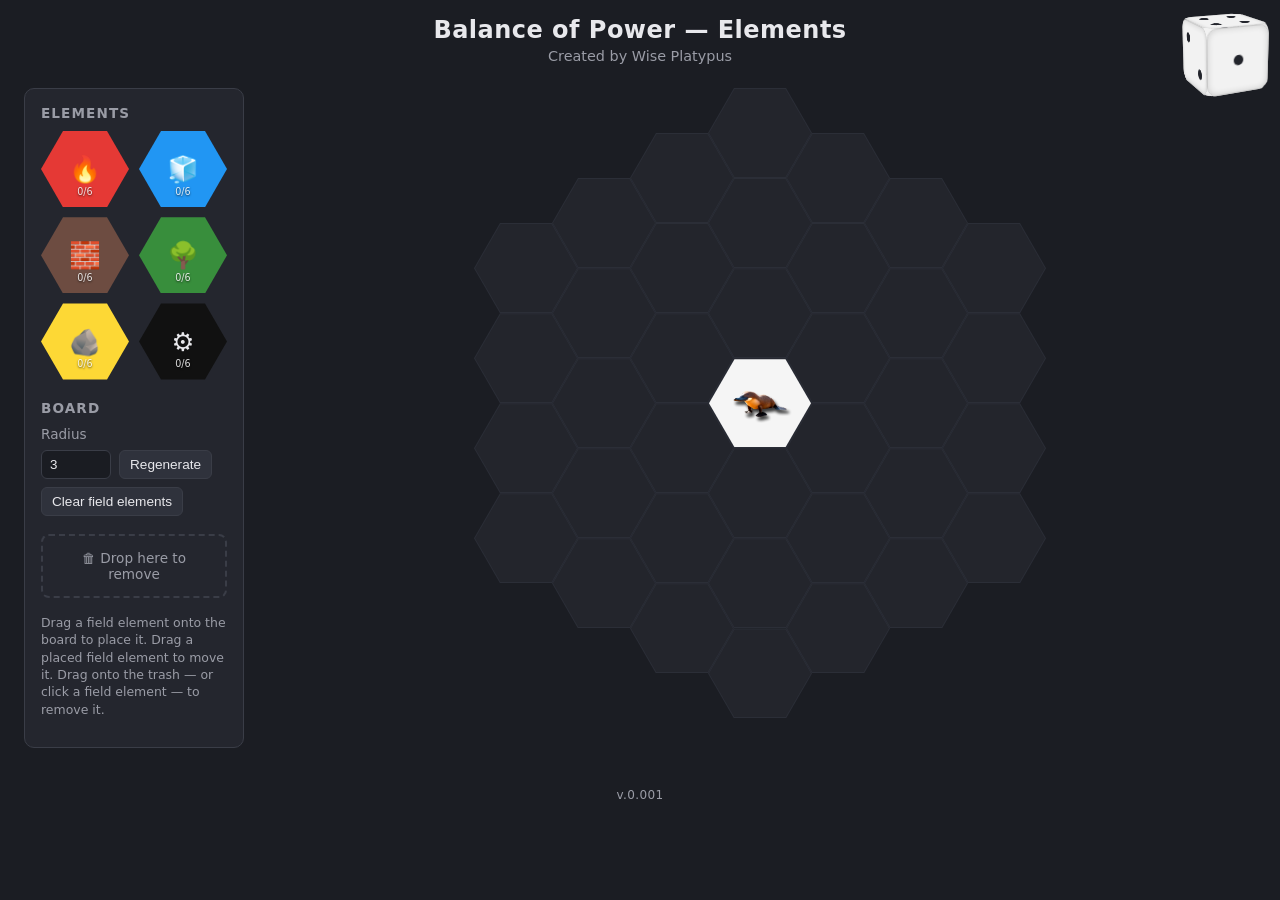
==== commit 066cf041: "Add clickable 3D dice (top-right) that rolls 1-6 and stores result in diceRoll" ====
--- a/index.html
+++ b/index.html
@@ -11,6 +11,19 @@
   <h1>Balance of Power — Elements</h1>
   <p class="subtitle">Created by Wise Platypus</p>
 </header>
+
+<div class="dice-container" id="diceContainer" title="Click to roll">
+  <div class="dice-scene">
+    <div class="dice" id="dice">
+      <div class="dice-face face-1"><span class="pip"></span></div>
+      <div class="dice-face face-2"><span class="pip"></span><span class="pip"></span></div>
+      <div class="dice-face face-3"><span class="pip"></span><span class="pip"></span><span class="pip"></span></div>
+      <div class="dice-face face-4"><span class="pip"></span><span class="pip"></span><span class="pip"></span><span class="pip"></span></div>
+      <div class="dice-face face-5"><span class="pip"></span><span class="pip"></span><span class="pip"></span><span class="pip"></span><span class="pip"></span></div>
+      <div class="dice-face face-6"><span class="pip"></span><span class="pip"></span><span class="pip"></span><span class="pip"></span><span class="pip"></span><span class="pip"></span></div>
+    </div>
+  </div>
+</div>
 
 <div class="app">
   <aside class="palette">
@@ -40,5 +53,6 @@
 <footer class="version">v.0.001</footer>
 
 <script src="js/board.js"></script>
+<script src="js/dice.js"></script>
 </body>
 </html>
--- a/css/style.css
+++ b/css/style.css
@@ -272,3 +272,88 @@
 .hex .token-in-hex.wood { background: var(--wood); }
 .hex .token-in-hex.stone { background: var(--stone); color: #2b2b2b; }
 .hex .token-in-hex.metal { background: var(--metal); }
+
+.dice-container {
+  position: fixed;
+  top: 20px;
+  right: 24px;
+  z-index: 500;
+}
+
+.dice-scene {
+  width: 64px;
+  height: 64px;
+  perspective: 400px;
+}
+
+.dice {
+  position: relative;
+  width: 100%;
+  height: 100%;
+  transform-style: preserve-3d;
+  cursor: pointer;
+  transition: transform 0.9s cubic-bezier(0.22, 1, 0.36, 1);
+  transform: rotateX(-15deg) rotateY(25deg);
+}
+
+.dice:active {
+  filter: brightness(0.95);
+}
+
+.dice-face {
+  position: absolute;
+  width: 64px;
+  height: 64px;
+  background: #f2f2f2;
+  border: 1px solid #c9c9c9;
+  border-radius: 10px;
+  box-shadow: inset 0 0 6px rgba(0, 0, 0, 0.15);
+  display: grid;
+  grid-template-columns: repeat(3, 1fr);
+  grid-template-rows: repeat(3, 1fr);
+  padding: 9px;
+  box-sizing: border-box;
+}
+
+.pip {
+  width: 10px;
+  height: 10px;
+  border-radius: 50%;
+  background: #23252c;
+  align-self: center;
+  justify-self: center;
+}
+
+.face-1 { transform: translateZ(32px); }
+.face-6 { transform: rotateY(180deg) translateZ(32px); }
+.face-2 { transform: rotateY(-90deg) translateZ(32px); }
+.face-5 { transform: rotateY(90deg) translateZ(32px); }
+.face-3 { transform: rotateX(-90deg) translateZ(32px); }
+.face-4 { transform: rotateX(90deg) translateZ(32px); }
+
+.face-1 .pip { grid-area: 2 / 2; }
+
+.face-2 .pip:nth-child(1) { grid-area: 1 / 1; }
+.face-2 .pip:nth-child(2) { grid-area: 3 / 3; }
+
+.face-3 .pip:nth-child(1) { grid-area: 1 / 1; }
+.face-3 .pip:nth-child(2) { grid-area: 2 / 2; }
+.face-3 .pip:nth-child(3) { grid-area: 3 / 3; }
+
+.face-4 .pip:nth-child(1) { grid-area: 1 / 1; }
+.face-4 .pip:nth-child(2) { grid-area: 1 / 3; }
+.face-4 .pip:nth-child(3) { grid-area: 3 / 1; }
+.face-4 .pip:nth-child(4) { grid-area: 3 / 3; }
+
+.face-5 .pip:nth-child(1) { grid-area: 1 / 1; }
+.face-5 .pip:nth-child(2) { grid-area: 1 / 3; }
+.face-5 .pip:nth-child(3) { grid-area: 2 / 2; }
+.face-5 .pip:nth-child(4) { grid-area: 3 / 1; }
+.face-5 .pip:nth-child(5) { grid-area: 3 / 3; }
+
+.face-6 .pip:nth-child(1) { grid-area: 1 / 1; }
+.face-6 .pip:nth-child(2) { grid-area: 1 / 3; }
+.face-6 .pip:nth-child(3) { grid-area: 2 / 1; }
+.face-6 .pip:nth-child(4) { grid-area: 2 / 3; }
+.face-6 .pip:nth-child(5) { grid-area: 3 / 1; }
+.face-6 .pip:nth-child(6) { grid-area: 3 / 3; }
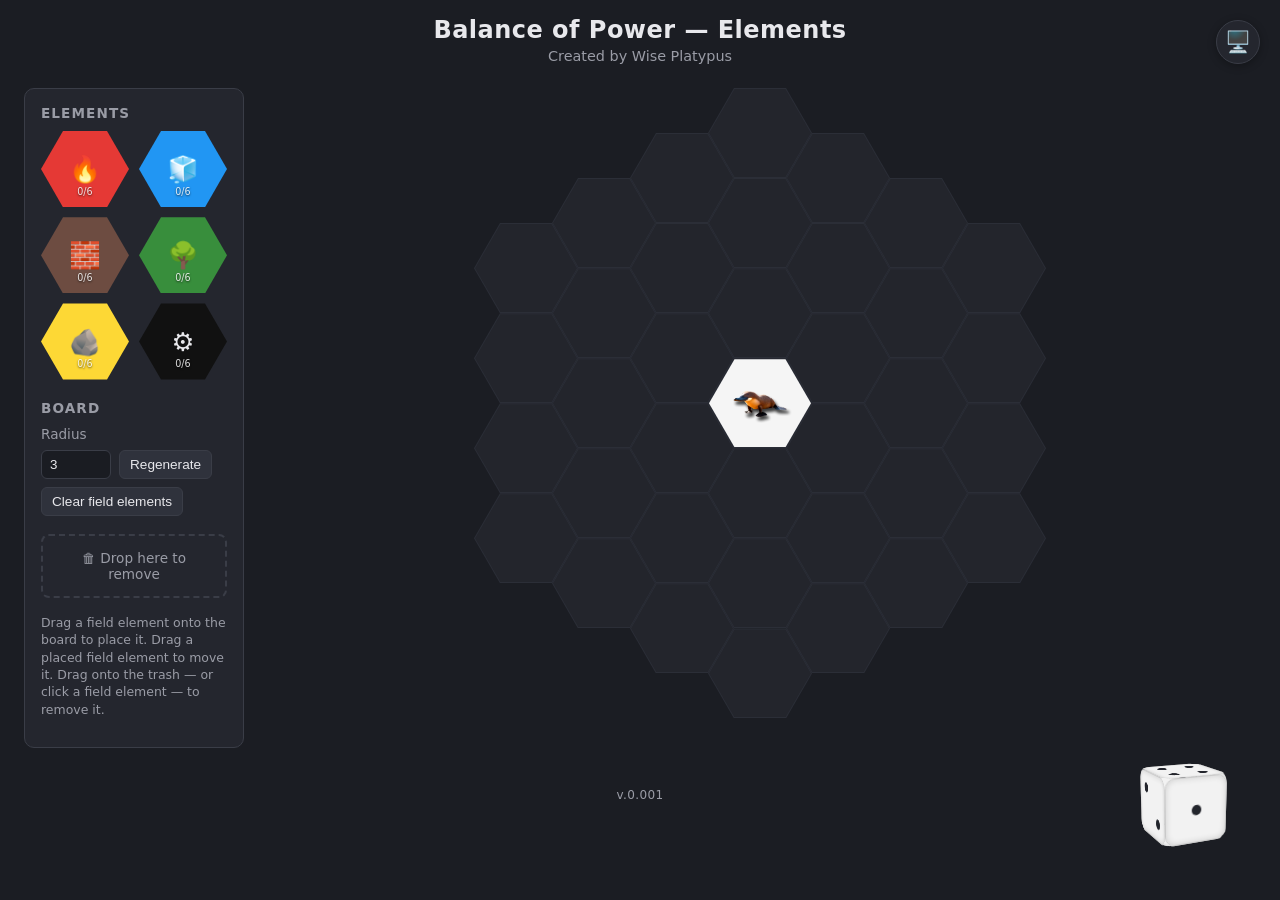
==== commit 53dcd662: "Add manual layout selector (desktop/mobile) with a top-right toggle icon" ====
--- a/index.html
+++ b/index.html
@@ -11,6 +11,8 @@
   <h1>Balance of Power — Elements</h1>
   <p class="subtitle">Created by Wise Platypus</p>
 </header>
+
+<button class="layout-toggle" id="layoutToggle" aria-label="Switch layout"></button>
 
 <div class="dice-container" id="diceContainer" title="Click to roll">
   <div class="dice-scene">
@@ -52,6 +54,7 @@
 
 <footer class="version">v.0.001</footer>
 
+<script src="js/layout.js"></script>
 <script src="js/board.js"></script>
 <script src="js/dice.js"></script>
 </body>
--- a/css/style.css
+++ b/css/style.css
@@ -94,6 +94,8 @@
   cursor: grab;
   font-size: 1.6rem;
   user-select: none;
+  touch-action: none;
+  -webkit-touch-callout: none;
 }
 
 .token:active { cursor: grabbing; }
@@ -184,7 +186,9 @@
   font-family: system-ui, -apple-system, "Segoe UI", sans-serif;
   padding: 5px 9px;
   border-radius: 6px;
-  white-space: nowrap;
+  white-space: normal;
+  max-width: min(260px, calc(100vw - 16px));
+  text-align: center;
   box-shadow: 0 4px 10px rgba(0, 0, 0, 0.35);
   display: none;
 }
@@ -262,6 +266,8 @@
   font-size: 1.8rem;
   cursor: grab;
   user-select: none;
+  touch-action: none;
+  -webkit-touch-callout: none;
 }
 
 .hex .token-in-hex:active { cursor: grabbing; }
@@ -275,15 +281,20 @@
 
 .dice-container {
   position: fixed;
-  top: 20px;
-  right: 24px;
+  bottom: 50px;
+  right: 50px;
   z-index: 500;
+  padding: 16px;
+  cursor: pointer;
+  touch-action: manipulation;
+  -webkit-touch-callout: none;
 }
 
 .dice-scene {
   width: 64px;
   height: 64px;
   perspective: 400px;
+  pointer-events: none;
 }
 
 .dice {
@@ -291,12 +302,11 @@
   width: 100%;
   height: 100%;
   transform-style: preserve-3d;
-  cursor: pointer;
   transition: transform 0.9s cubic-bezier(0.22, 1, 0.36, 1);
   transform: rotateX(-15deg) rotateY(25deg);
 }
 
-.dice:active {
+.dice-container:active .dice {
   filter: brightness(0.95);
 }
 
@@ -357,3 +367,102 @@
 .face-6 .pip:nth-child(4) { grid-area: 2 / 3; }
 .face-6 .pip:nth-child(5) { grid-area: 3 / 1; }
 .face-6 .pip:nth-child(6) { grid-area: 3 / 3; }
+
+/* ---- Layout selector (top right) ---- */
+.layout-toggle {
+  position: fixed;
+  top: 20px;
+  right: 20px;
+  z-index: 600;
+  width: 44px;
+  height: 44px;
+  border-radius: 50%;
+  background: var(--panel);
+  border: 1px solid var(--border);
+  color: var(--text);
+  font-size: 1.3rem;
+  display: flex;
+  align-items: center;
+  justify-content: center;
+  cursor: pointer;
+  touch-action: manipulation;
+  box-shadow: 0 2px 8px rgba(0, 0, 0, 0.3);
+}
+
+.layout-toggle:active {
+  filter: brightness(0.9);
+}
+
+/* ---- Mobile layout (forced via .layout-mobile, regardless of viewport) ---- */
+body.layout-mobile header {
+  padding: 12px 16px 6px;
+}
+
+body.layout-mobile header h1 {
+  font-size: 1.15rem;
+}
+
+body.layout-mobile .subtitle {
+  font-size: 0.8rem;
+}
+
+body.layout-mobile .app {
+  flex-direction: column;
+  padding: 12px 12px 24px;
+  gap: 14px;
+}
+
+body.layout-mobile .palette {
+  flex: none;
+  width: 100%;
+  position: static;
+  padding: 12px;
+}
+
+body.layout-mobile .tokens {
+  grid-template-columns: repeat(3, 1fr);
+}
+
+body.layout-mobile .board-wrap {
+  width: 100%;
+  justify-content: flex-start;
+  -webkit-overflow-scrolling: touch;
+}
+
+body.layout-mobile .dice-container {
+  top: auto;
+  bottom: 16px;
+  right: 16px;
+  padding: 10px;
+}
+
+body.layout-mobile .dice-scene {
+  width: 48px;
+  height: 48px;
+}
+
+body.layout-mobile .dice-face {
+  width: 48px;
+  height: 48px;
+  padding: 7px;
+}
+
+body.layout-mobile .pip {
+  width: 7px;
+  height: 7px;
+}
+
+body.layout-mobile .face-1 { transform: translateZ(24px); }
+body.layout-mobile .face-6 { transform: rotateY(180deg) translateZ(24px); }
+body.layout-mobile .face-2 { transform: rotateY(-90deg) translateZ(24px); }
+body.layout-mobile .face-5 { transform: rotateY(90deg) translateZ(24px); }
+body.layout-mobile .face-3 { transform: rotateX(-90deg) translateZ(24px); }
+body.layout-mobile .face-4 { transform: rotateX(90deg) translateZ(24px); }
+
+body.layout-mobile .layout-toggle {
+  top: 12px;
+  right: 12px;
+  width: 38px;
+  height: 38px;
+  font-size: 1.1rem;
+}
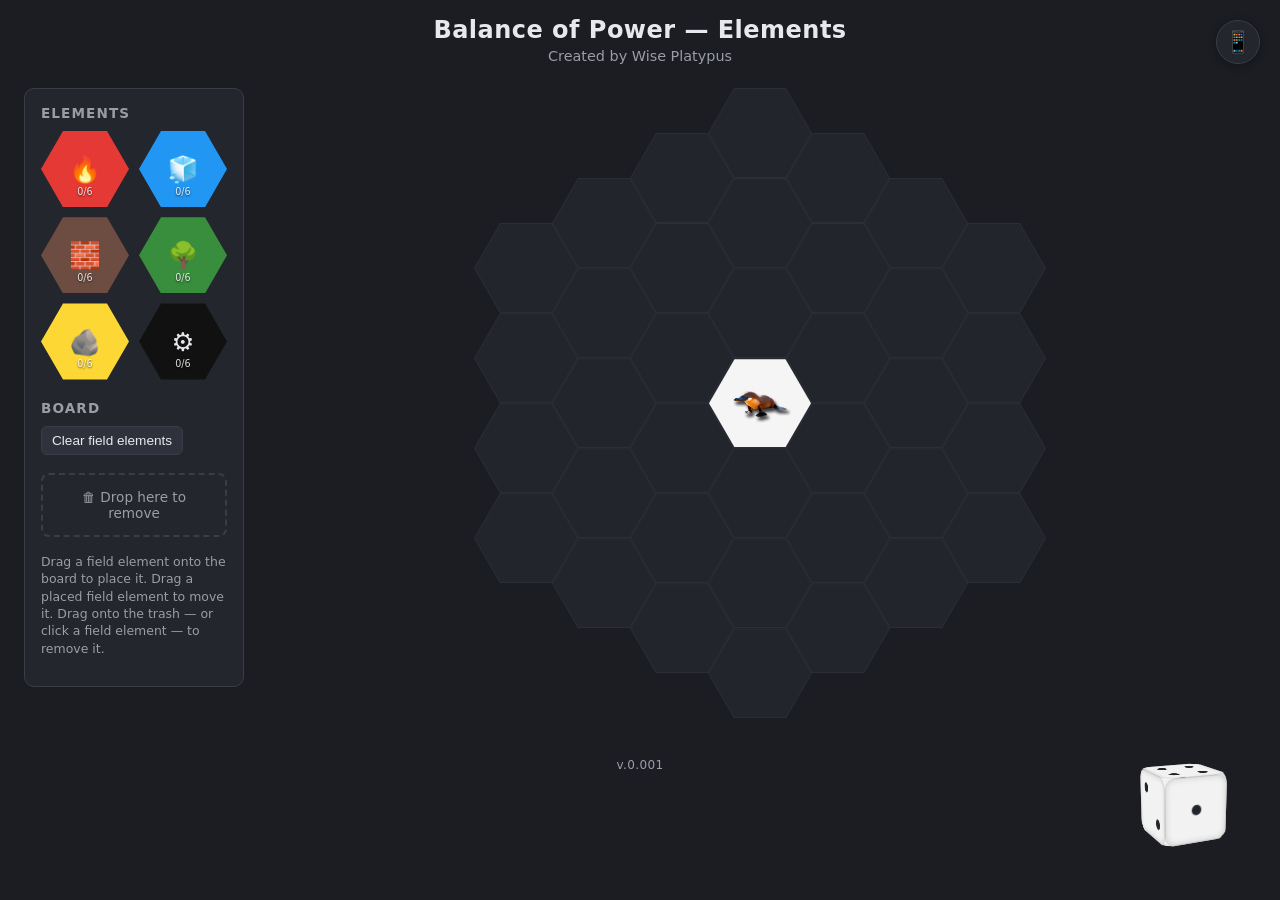
==== commit a5450121: "Remove Radius input and Regenerate button; board size is now fixed" ====
--- a/index.html
+++ b/index.html
@@ -34,9 +34,6 @@
 
     <h2>Board</h2>
     <div class="controls">
-      <label for="radiusInput">Radius</label>
-      <input type="number" id="radiusInput" min="1" max="12" value="3">
-      <button id="regenerateBtn">Regenerate</button>
       <button id="clearBtn">Clear field elements</button>
     </div>
 
--- a/css/style.css
+++ b/css/style.css
@@ -130,21 +130,6 @@
   flex-wrap: wrap;
   gap: 8px;
   align-items: center;
-}
-
-.controls label {
-  font-size: 0.85rem;
-  color: var(--muted);
-  width: 100%;
-}
-
-.controls input[type="number"] {
-  width: 70px;
-  padding: 6px 8px;
-  border-radius: 6px;
-  border: 1px solid var(--border);
-  background: #1a1c22;
-  color: var(--text);
 }
 
 .controls button {
@@ -193,6 +178,15 @@
   display: none;
 }
 
+.drag-tooltip-banner {
+  top: 12px !important;
+  left: 50% !important;
+  transform: translateX(-50%);
+  max-width: calc(100vw - 32px);
+  font-size: 0.85rem;
+  padding: 8px 14px;
+}
+
 .hint {
   margin-top: 16px;
   font-size: 0.78rem;
@@ -408,6 +402,7 @@
 
 body.layout-mobile .app {
   flex-direction: column;
+  align-items: center;
   padding: 12px 12px 24px;
   gap: 14px;
 }
@@ -415,8 +410,13 @@
 body.layout-mobile .palette {
   flex: none;
   width: 100%;
+  max-width: 480px;
   position: static;
   padding: 12px;
+}
+
+body.layout-mobile .board-wrap {
+  max-width: 480px;
 }
 
 body.layout-mobile .tokens {
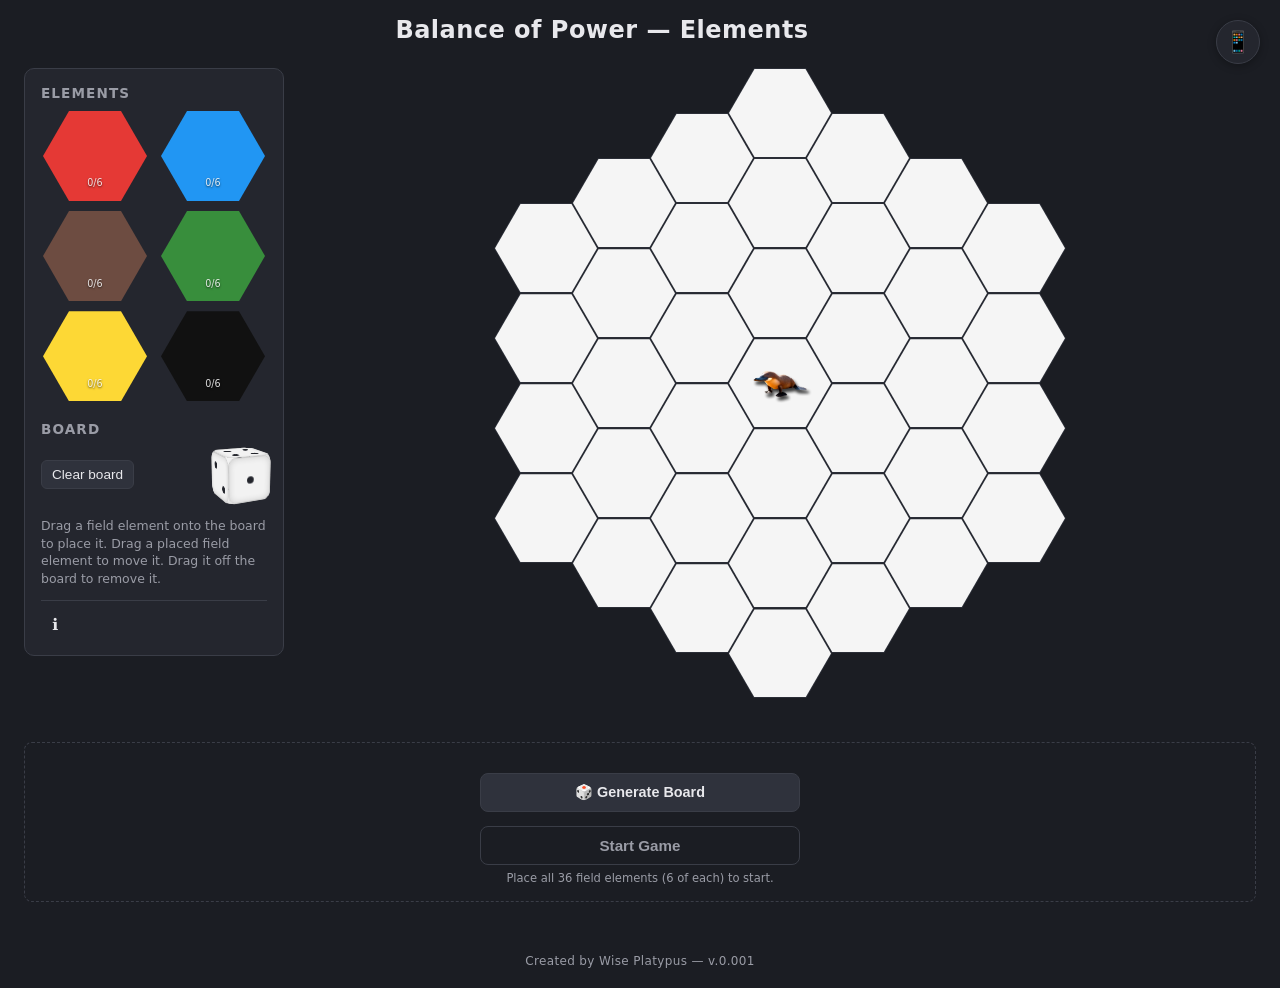
==== commit fa0a5559: "Add generate-board and start-game flow, banner containers, board-visual and layout polish - Remove R" ====
--- a/index.html
+++ b/index.html
@@ -9,23 +9,9 @@
 <body>
 <header>
   <h1>Balance of Power — Elements</h1>
-  <p class="subtitle">Created by Wise Platypus</p>
 </header>
 
 <button class="layout-toggle" id="layoutToggle" aria-label="Switch layout"></button>
-
-<div class="dice-container" id="diceContainer" title="Click to roll">
-  <div class="dice-scene">
-    <div class="dice" id="dice">
-      <div class="dice-face face-1"><span class="pip"></span></div>
-      <div class="dice-face face-2"><span class="pip"></span><span class="pip"></span></div>
-      <div class="dice-face face-3"><span class="pip"></span><span class="pip"></span><span class="pip"></span></div>
-      <div class="dice-face face-4"><span class="pip"></span><span class="pip"></span><span class="pip"></span><span class="pip"></span></div>
-      <div class="dice-face face-5"><span class="pip"></span><span class="pip"></span><span class="pip"></span><span class="pip"></span><span class="pip"></span></div>
-      <div class="dice-face face-6"><span class="pip"></span><span class="pip"></span><span class="pip"></span><span class="pip"></span><span class="pip"></span><span class="pip"></span></div>
-    </div>
-  </div>
-</div>
 
 <div class="app">
   <aside class="palette">
@@ -34,12 +20,35 @@
 
     <h2>Board</h2>
     <div class="controls">
-      <button id="clearBtn">Clear field elements</button>
+      <button id="clearBtn">Clear board</button>
+
+      <div class="dice-container" id="diceContainer" title="Click to roll">
+        <div class="dice-scene">
+          <div class="dice" id="dice">
+            <div class="dice-face face-1"><span class="pip"></span></div>
+            <div class="dice-face face-2"><span class="pip"></span><span class="pip"></span></div>
+            <div class="dice-face face-3"><span class="pip"></span><span class="pip"></span><span class="pip"></span></div>
+            <div class="dice-face face-4"><span class="pip"></span><span class="pip"></span><span class="pip"></span><span class="pip"></span></div>
+            <div class="dice-face face-5"><span class="pip"></span><span class="pip"></span><span class="pip"></span><span class="pip"></span><span class="pip"></span></div>
+            <div class="dice-face face-6"><span class="pip"></span><span class="pip"></span><span class="pip"></span><span class="pip"></span><span class="pip"></span><span class="pip"></span></div>
+          </div>
+        </div>
+      </div>
     </div>
 
-    <div class="trash" id="trash">🗑 Drop here to remove</div>
+    <p class="hint">Drag a field element onto the board to place it. Drag a placed field element to move it. Drag it off the board to remove it.</p>
 
-    <p class="hint">Drag a field element onto the board to place it. Drag a placed field element to move it. Drag onto the trash — or click a field element — to remove it.</p>
+    <details class="rules">
+      <summary aria-label="Rules" title="Rules">ℹ️</summary>
+      <ul>
+        <li>Each element can be placed up to 6 times on the board.</li>
+        <li>The center hex can't hold a field element.</li>
+        <li>Ring 1 (the 6 hexes touching the center) can hold at most one of each element.</li>
+        <li>No two neighboring hexes can hold the same element.</li>
+        <li>Ring 1 must be completely filled before you can place further out.</li>
+        <li>Beyond ring 1, a new field element must neighbor at least 2 existing field elements.</li>
+      </ul>
+    </details>
   </aside>
 
   <main class="board-wrap">
@@ -49,7 +58,25 @@
 
 <div class="drag-tooltip" id="dragTooltip"></div>
 
-<footer class="version">v.0.001</footer>
+<div class="modal-overlay" id="generateConfirmOverlay">
+  <div class="modal-box">
+    <p>Instead of simulating board setup - you are generating an automated board setup!</p>
+    <div class="modal-actions">
+      <button id="generateConfirmNo" class="modal-btn modal-btn-secondary">No</button>
+      <button id="generateConfirmYes" class="modal-btn modal-btn-primary">Yes</button>
+    </div>
+  </div>
+</div>
+
+<div id="d2" class="banner-container">
+  <div class="game-actions">
+    <button id="generateBoardBtn" class="generate-board">🎲 Generate Board</button>
+    <button id="startGameBtn" class="start-game" disabled>Start Game</button>
+    <p class="start-game-hint" id="startGameHint">Place all 36 field elements (6 of each) to start.</p>
+  </div>
+</div>
+
+<footer class="version">Created by Wise Platypus — v.0.001</footer>
 
 <script src="js/layout.js"></script>
 <script src="js/board.js"></script>
--- a/css/style.css
+++ b/css/style.css
@@ -24,7 +24,7 @@
 }
 
 header {
-  padding: 16px 24px 8px;
+  padding: 16px 100px 8px 24px;
   text-align: center;
 }
 
@@ -42,10 +42,35 @@
 
 .version {
   text-align: center;
-  padding: 8px 0 20px;
+  padding: 40px 0 20px;
   color: var(--muted);
   font-size: 0.75rem;
   letter-spacing: 0.03em;
+}
+
+.banner-container {
+  display: flex;
+  align-items: center;
+  justify-content: center;
+  min-height: 60px;
+  margin: 12px 24px;
+  padding: 16px;
+  border: 1px dashed var(--border);
+  border-radius: 8px;
+  color: var(--muted);
+  font-size: 0.75rem;
+}
+
+.banner-container:empty::before {
+  content: attr(id);
+  text-transform: uppercase;
+  letter-spacing: 0.1em;
+  opacity: 0.5;
+}
+
+.game-actions {
+  width: 100%;
+  max-width: 320px;
 }
 
 .app {
@@ -56,7 +81,7 @@
 }
 
 .palette {
-  flex: 0 0 220px;
+  flex: 0 0 260px;
   background: var(--panel);
   border: 1px solid var(--border);
   border-radius: 10px;
@@ -81,6 +106,7 @@
   display: grid;
   grid-template-columns: 1fr 1fr;
   gap: 10px;
+  justify-items: center;
 }
 
 .token {
@@ -89,6 +115,7 @@
   align-items: center;
   justify-content: center;
   width: 100%;
+  max-width: 104px;
   aspect-ratio: 2 / 1.7320508;
   clip-path: polygon(25% 0%, 75% 0%, 100% 50%, 75% 100%, 25% 100%, 0% 50%);
   cursor: grab;
@@ -128,7 +155,7 @@
 .controls {
   display: flex;
   flex-wrap: wrap;
-  gap: 8px;
+  gap: 3px;
   align-items: center;
 }
 
@@ -143,22 +170,6 @@
 }
 
 .controls button:hover { background: #3a3d47; }
-
-.trash {
-  margin-top: 18px;
-  padding: 14px;
-  text-align: center;
-  border: 2px dashed var(--border);
-  border-radius: 8px;
-  color: var(--muted);
-  font-size: 0.85rem;
-  transition: border-color 0.15s, color 0.15s;
-}
-
-.trash.drag-over {
-  border-color: var(--fire);
-  color: var(--fire);
-}
 
 .drag-tooltip {
   position: fixed;
@@ -194,6 +205,88 @@
   line-height: 1.4;
 }
 
+.rules {
+  margin-top: 12px;
+  border-top: 1px solid var(--border);
+  padding-top: 10px;
+}
+
+.rules summary {
+  display: inline-flex;
+  align-items: center;
+  justify-content: center;
+  width: 28px;
+  height: 28px;
+  border-radius: 50%;
+  cursor: pointer;
+  font-size: 1rem;
+  list-style: none;
+  transition: background 0.15s;
+}
+
+.rules summary::-webkit-details-marker {
+  display: none;
+}
+
+.rules summary:hover,
+.rules[open] summary {
+  background: var(--panel);
+}
+
+.rules ul {
+  margin: 10px 0 0;
+  padding-left: 18px;
+  font-size: 0.78rem;
+  color: var(--muted);
+  line-height: 1.5;
+}
+
+.rules li {
+  margin-bottom: 6px;
+}
+
+.rules li:last-child {
+  margin-bottom: 0;
+}
+
+.start-game {
+  display: block;
+  width: 100%;
+  margin-top: 14px;
+  padding: 10px;
+  border-radius: 8px;
+  border: 1px solid var(--accent);
+  background: var(--accent);
+  color: #0f1512;
+  font-size: 0.95rem;
+  font-weight: 700;
+  cursor: pointer;
+  transition: filter 0.15s, opacity 0.15s;
+}
+
+.start-game:hover:not(:disabled) {
+  filter: brightness(1.08);
+}
+
+.start-game:disabled {
+  background: transparent;
+  border-color: var(--border);
+  color: var(--muted);
+  cursor: not-allowed;
+  font-weight: 600;
+}
+
+.start-game-hint {
+  margin: 6px 0 0;
+  font-size: 0.72rem;
+  color: var(--muted);
+  text-align: center;
+}
+
+.start-game:not(:disabled) ~ .start-game-hint {
+  display: none;
+}
+
 .board-wrap {
   flex: 1;
   overflow: auto;
@@ -220,7 +313,7 @@
   position: absolute;
   inset: 1px;
   clip-path: polygon(25% 0%, 75% 0%, 100% 50%, 75% 100%, 25% 100%, 0% 50%);
-  background: #23252c;
+  background: #f5f5f5;
   z-index: 0;
 }
 
@@ -274,20 +367,18 @@
 .hex .token-in-hex.metal { background: var(--metal); }
 
 .dice-container {
-  position: fixed;
-  bottom: 50px;
-  right: 50px;
-  z-index: 500;
-  padding: 16px;
+  display: inline-flex;
+  margin-left: auto;
+  padding: 5px;
   cursor: pointer;
   touch-action: manipulation;
   -webkit-touch-callout: none;
 }
 
 .dice-scene {
-  width: 64px;
-  height: 64px;
-  perspective: 400px;
+  width: 44px;
+  height: 44px;
+  perspective: 300px;
   pointer-events: none;
 }
 
@@ -306,34 +397,34 @@
 
 .dice-face {
   position: absolute;
-  width: 64px;
-  height: 64px;
+  width: 44px;
+  height: 44px;
   background: #f2f2f2;
   border: 1px solid #c9c9c9;
-  border-radius: 10px;
+  border-radius: 8px;
   box-shadow: inset 0 0 6px rgba(0, 0, 0, 0.15);
   display: grid;
   grid-template-columns: repeat(3, 1fr);
   grid-template-rows: repeat(3, 1fr);
-  padding: 9px;
+  padding: 6px;
   box-sizing: border-box;
 }
 
 .pip {
-  width: 10px;
-  height: 10px;
+  width: 7px;
+  height: 7px;
   border-radius: 50%;
   background: #23252c;
   align-self: center;
   justify-self: center;
 }
 
-.face-1 { transform: translateZ(32px); }
-.face-6 { transform: rotateY(180deg) translateZ(32px); }
-.face-2 { transform: rotateY(-90deg) translateZ(32px); }
-.face-5 { transform: rotateY(90deg) translateZ(32px); }
-.face-3 { transform: rotateX(-90deg) translateZ(32px); }
-.face-4 { transform: rotateX(90deg) translateZ(32px); }
+.face-1 { transform: translateZ(22px); }
+.face-6 { transform: rotateY(180deg) translateZ(22px); }
+.face-2 { transform: rotateY(-90deg) translateZ(22px); }
+.face-5 { transform: rotateY(90deg) translateZ(22px); }
+.face-3 { transform: rotateX(-90deg) translateZ(22px); }
+.face-4 { transform: rotateX(90deg) translateZ(22px); }
 
 .face-1 .pip { grid-area: 2 / 2; }
 
@@ -389,11 +480,11 @@
 
 /* ---- Mobile layout (forced via .layout-mobile, regardless of viewport) ---- */
 body.layout-mobile header {
-  padding: 12px 16px 6px;
+  padding: 8px 66px 6px;
 }
 
 body.layout-mobile header h1 {
-  font-size: 1.15rem;
+  font-size: 0.95rem;
 }
 
 body.layout-mobile .subtitle {
@@ -420,7 +511,16 @@
 }
 
 body.layout-mobile .tokens {
-  grid-template-columns: repeat(3, 1fr);
+  grid-template-columns: repeat(6, 1fr);
+  gap: 6px;
+}
+
+body.layout-mobile .token {
+  font-size: 1.1rem;
+}
+
+body.layout-mobile .token-count {
+  font-size: 0.55rem;
 }
 
 body.layout-mobile .board-wrap {
@@ -430,21 +530,20 @@
 }
 
 body.layout-mobile .dice-container {
-  top: auto;
-  bottom: 16px;
-  right: 16px;
-  padding: 10px;
+  top: 6px;
+  left: 6px;
+  padding: 6px;
 }
 
 body.layout-mobile .dice-scene {
-  width: 48px;
-  height: 48px;
+  width: 42px;
+  height: 42px;
 }
 
 body.layout-mobile .dice-face {
-  width: 48px;
-  height: 48px;
-  padding: 7px;
+  width: 42px;
+  height: 42px;
+  padding: 6px;
 }
 
 body.layout-mobile .pip {
@@ -452,12 +551,12 @@
   height: 7px;
 }
 
-body.layout-mobile .face-1 { transform: translateZ(24px); }
-body.layout-mobile .face-6 { transform: rotateY(180deg) translateZ(24px); }
-body.layout-mobile .face-2 { transform: rotateY(-90deg) translateZ(24px); }
-body.layout-mobile .face-5 { transform: rotateY(90deg) translateZ(24px); }
-body.layout-mobile .face-3 { transform: rotateX(-90deg) translateZ(24px); }
-body.layout-mobile .face-4 { transform: rotateX(90deg) translateZ(24px); }
+body.layout-mobile .face-1 { transform: translateZ(21px); }
+body.layout-mobile .face-6 { transform: rotateY(180deg) translateZ(21px); }
+body.layout-mobile .face-2 { transform: rotateY(-90deg) translateZ(21px); }
+body.layout-mobile .face-5 { transform: rotateY(90deg) translateZ(21px); }
+body.layout-mobile .face-3 { transform: rotateX(-90deg) translateZ(21px); }
+body.layout-mobile .face-4 { transform: rotateX(90deg) translateZ(21px); }
 
 body.layout-mobile .layout-toggle {
   top: 12px;
@@ -466,3 +565,102 @@
   height: 38px;
   font-size: 1.1rem;
 }
+
+.back-link {
+  color: var(--accent);
+  text-decoration: none;
+}
+
+.back-link:hover {
+  text-decoration: underline;
+}
+
+.game-page .hex .token-in-hex {
+  cursor: default;
+}
+
+.generate-board {
+  display: block;
+  width: 100%;
+  margin-top: 14px;
+  padding: 10px;
+  border-radius: 8px;
+  border: 1px solid var(--border);
+  background: #2f323c;
+  color: var(--text);
+  font-size: 0.9rem;
+  font-weight: 600;
+  cursor: pointer;
+  transition: background 0.15s, border-color 0.15s;
+}
+
+.generate-board:hover {
+  background: #3a3d47;
+  border-color: var(--accent);
+}
+
+.modal-overlay {
+  display: none;
+  position: fixed;
+  inset: 0;
+  z-index: 2000;
+  background: rgba(0, 0, 0, 0.6);
+  align-items: center;
+  justify-content: center;
+  padding: 20px;
+}
+
+.modal-overlay.open {
+  display: flex;
+}
+
+.modal-box {
+  max-width: 380px;
+  background: var(--panel);
+  border: 1px solid var(--border);
+  border-radius: 10px;
+  padding: 20px;
+  box-shadow: 0 10px 30px rgba(0, 0, 0, 0.4);
+}
+
+.modal-box p {
+  margin: 0 0 18px;
+  color: var(--text);
+  font-size: 0.95rem;
+  line-height: 1.5;
+}
+
+.modal-actions {
+  display: flex;
+  justify-content: flex-end;
+  gap: 10px;
+}
+
+.modal-btn {
+  padding: 8px 18px;
+  border-radius: 6px;
+  font-size: 0.88rem;
+  font-weight: 600;
+  cursor: pointer;
+  border: 1px solid var(--border);
+}
+
+.modal-btn-secondary {
+  background: transparent;
+  color: var(--muted);
+}
+
+.modal-btn-secondary:hover {
+  background: #2f323c;
+  color: var(--text);
+}
+
+.modal-btn-primary {
+  background: var(--accent);
+  border-color: var(--accent);
+  color: #0f1512;
+}
+
+.modal-btn-primary:hover {
+  filter: brightness(1.08);
+}
